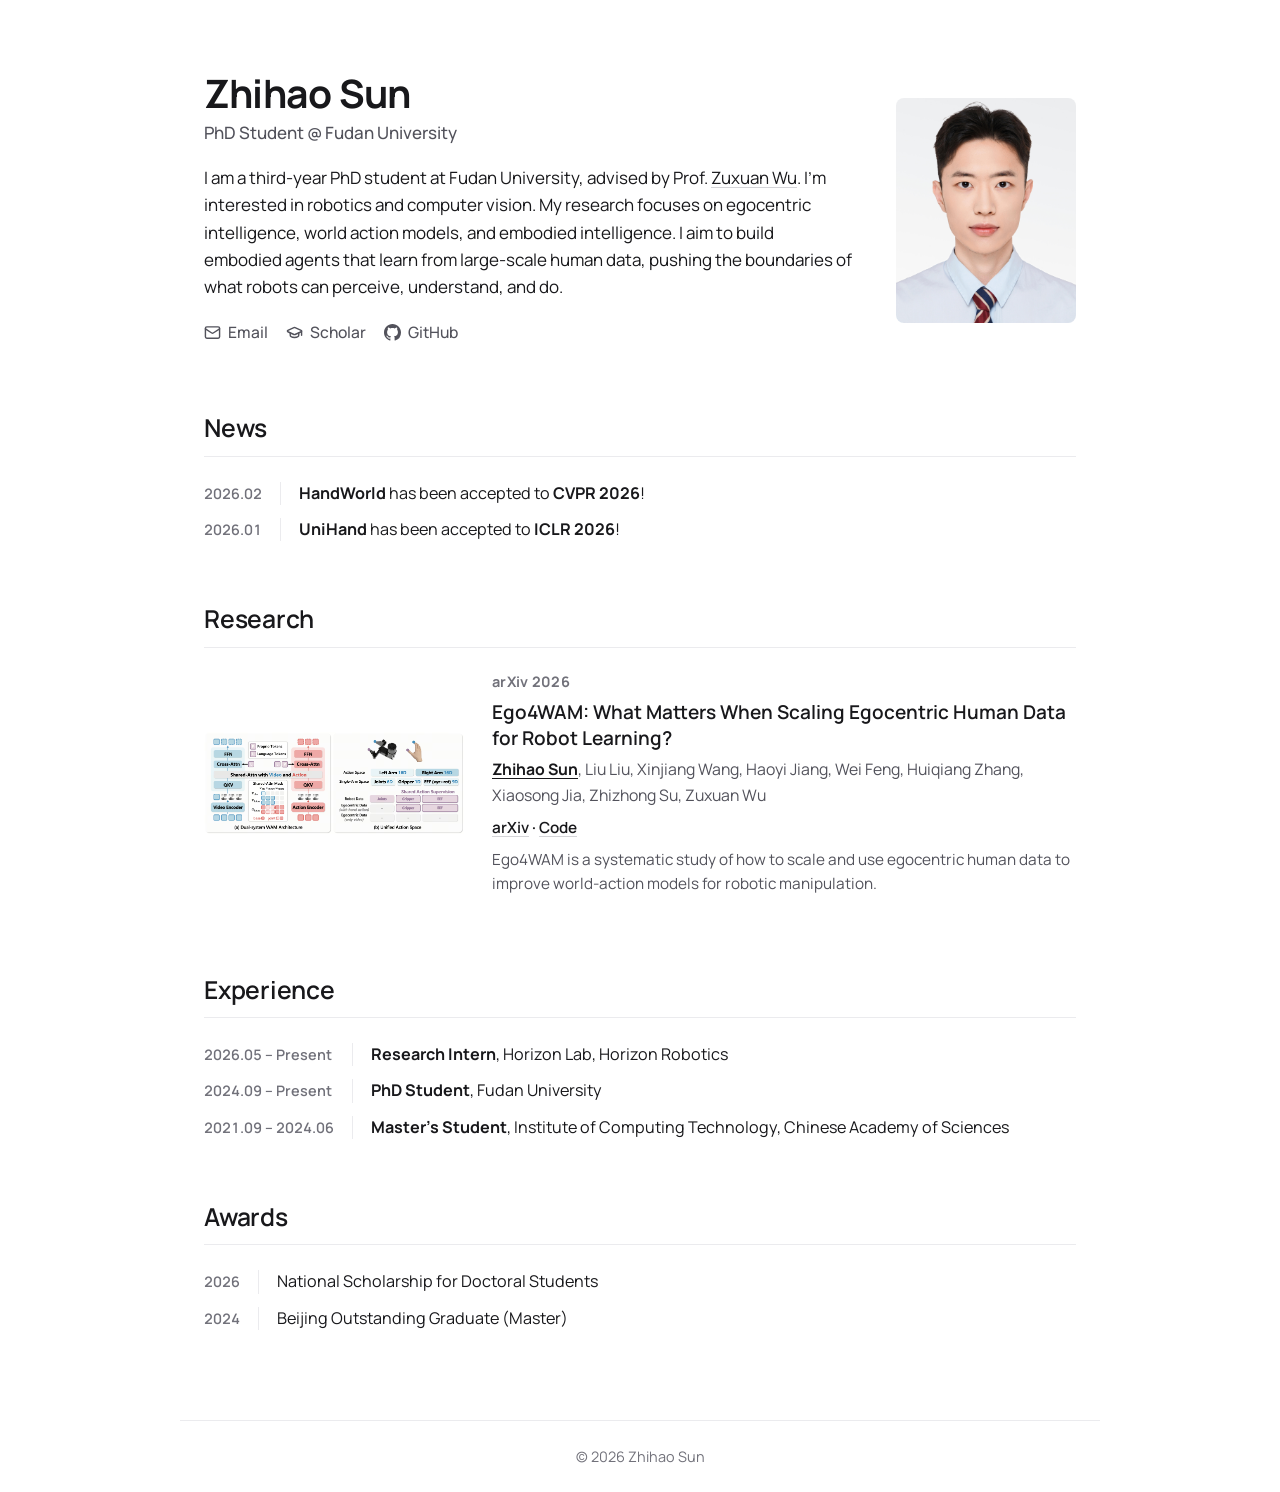
==== index.html @ e2c3a50a "feat: initialize homepage" ====
<!doctype html>
<html lang="en">
  <head>
    <meta charset="UTF-8" />
    <meta name="viewport" content="width=device-width, initial-scale=1" />
    <title>Zhihao Sun</title>
    <meta name="author" content="Zhihao Sun" />
    <meta
      name="description"
      content="Zhihao Sun is a PhD student at Fudan University researching egocentric intelligence, world action models, and embodied intelligence."
    />
    <link rel="canonical" href="https://sunzhihao18.github.io/" />
    <meta name="color-scheme" content="light dark" />
    <meta name="theme-color" content="#ffffff" media="(prefers-color-scheme: light)" />
    <meta name="theme-color" content="#111113" media="(prefers-color-scheme: dark)" />
    <meta property="og:type" content="website" />
    <meta property="og:site_name" content="Zhihao Sun" />
    <meta property="og:title" content="Zhihao Sun" />
    <meta
      property="og:description"
      content="Zhihao Sun is a PhD student at Fudan University researching egocentric intelligence, world action models, and embodied intelligence."
    />
    <meta property="og:url" content="https://sunzhihao18.github.io/" />
    <link rel="icon" href="images/logo.png" type="image/png" sizes="160x160" />
    <link rel="preconnect" href="https://fonts.googleapis.com" />
    <link rel="preconnect" href="https://fonts.gstatic.com" crossorigin />
    <link
      rel="stylesheet"
      href="https://fonts.googleapis.com/css2?family=Manrope:wght@400;500;600;700&display=swap"
    />
    <link rel="stylesheet" href="stylesheet.css" />
  </head>
  <body>
    <main class="container">
      <header class="hero">
        <div>
          <h1 class="hero-name">Zhihao Sun</h1>
          <p class="hero-subtitle">PhD Student @ Fudan University</p>
          <p class="hero-bio">
            I am a third-year PhD student at Fudan University, advised by Prof.
            <a href="https://scholar.google.com/citations?user=7t12hVkAAAAJ&amp;hl=en">Zuxuan Wu</a
            >. I'm interested in robotics and computer vision. My research focuses on egocentric
            intelligence, world action models, and embodied intelligence. I aim to build embodied
            agents that learn from large-scale human data, pushing the boundaries of what robots can
            perceive, understand, and do.
          </p>
          <ul class="hero-icons">
            <li>
              <a href="mailto:sunzhihao.18@gmail.com" title="sunzhihao.18@gmail.com"
                ><svg
                  class="icon"
                  viewBox="0 0 24 24"
                  fill="none"
                  stroke="currentColor"
                  stroke-width="2"
                  stroke-linecap="round"
                  stroke-linejoin="round"
                  aria-hidden="true"
                >
                  <rect x="2" y="4" width="20" height="16" rx="2" />
                  <path d="m22 7-8.97 5.7a1.94 1.94 0 0 1-2.06 0L2 7" /></svg
                >Email</a
              >
            </li>
            <li>
              <a href="https://scholar.google.com/citations?user=bwgShRkAAAAJ&amp;hl=en"
                ><svg
                  class="icon"
                  viewBox="0 0 24 24"
                  fill="none"
                  stroke="currentColor"
                  stroke-width="2"
                  stroke-linecap="round"
                  stroke-linejoin="round"
                  aria-hidden="true"
                >
                  <path
                    d="M21.42 10.922a1 1 0 0 0-.019-1.838L12.83 5.18a2 2 0 0 0-1.66 0L2.6 9.08a1 1 0 0 0 0 1.832l8.57 3.908a2 2 0 0 0 1.66 0z"
                  />
                  <path d="M22 10v6" />
                  <path d="M6 12.5V16a6 3 0 0 0 12 0v-3.5" /></svg
                >Scholar</a
              >
            </li>
            <li>
              <a href="https://github.com/sunzhihao18"
                ><svg class="icon" viewBox="0 0 16 16" fill="currentColor" aria-hidden="true">
                  <path
                    d="M8 0C3.58 0 0 3.58 0 8c0 3.54 2.29 6.53 5.47 7.59.4.07.55-.17.55-.38 0-.19-.01-.82-.01-1.49-2.01.37-2.53-.49-2.69-.94-.09-.23-.48-.94-.82-1.13-.28-.15-.68-.52-.01-.53.63-.01 1.08.58 1.23.82.72 1.21 1.87.87 2.33.66.07-.52.28-.87.51-1.07-1.78-.2-3.64-.89-3.64-3.95 0-.87.31-1.59.82-2.15-.08-.2-.36-1.02.08-2.12 0 0 .67-.21 2.2.82.64-.18 1.32-.27 2-.27.68 0 1.36.09 2 .27 1.53-1.04 2.2-.82 2.2-.82.44 1.1.16 1.92.08 2.12.51.56.82 1.27.82 2.15 0 3.07-1.87 3.75-3.65 3.95.29.25.54.73.54 1.48 0 1.07-.01 1.93-.01 2.2 0 .21.15.46.55.38A8.013 8.013 0 0016 8c0-4.42-3.58-8-8-8z"
                  /></svg
                >GitHub</a
              >
            </li>
          </ul>
        </div>
        <img
          class="hero-avatar"
          src="images/portrait.jpg"
          alt="Portrait of Zhihao Sun"
          width="180"
          height="225"
        />
      </header>
      <section class="section" aria-labelledby="news-title">
        <h2 class="section-title" id="news-title">News</h2>
        <ul class="timeline">
          <li class="timeline-item">
            <span class="timeline-date"><time datetime="2026-02">2026.02</time></span>
            <span class="timeline-text">
              <strong>HandWorld</strong> has been accepted to <strong>CVPR 2026</strong>!
            </span>
          </li>
          <li class="timeline-item">
            <span class="timeline-date"><time datetime="2026-01">2026.01</time></span>
            <span class="timeline-text">
              <strong>UniHand</strong> has been accepted to <strong>ICLR 2026</strong>!
            </span>
          </li>
        </ul>
      </section>
      <section class="section" aria-labelledby="research-title">
        <h2 class="section-title" id="research-title">Research</h2>
        <ol class="publications">
          <!-- TODO: Duplicate this item for each additional project. -->
          <li class="pub">
            <div class="pub-media">
              <img
                src="images/Ego4WAM.png"
                alt="Ego4WAM dual-system architecture and unified action space"
                width="1035"
                height="405"
              />
            </div>
            <div>
              <p class="pub-venue">arXiv 2026</p>
              <h3 class="pub-title">
                Ego4WAM: What Matters When Scaling Egocentric Human Data for Robot Learning?
              </h3>
              <p class="pub-authors">
                <span class="me">Zhihao Sun</span>, Liu Liu, Xinjiang Wang, Haoyi Jiang, Wei Feng,
                Huiqiang Zhang, Xiaosong Jia, Zhizhong Su, Zuxuan Wu
              </p>
              <p class="pub-links">
                <a href="https://arxiv.org/abs/2609.40341">arXiv</a>
                &middot;
                <a href="https://github.com/HorizonRobotics/Ego4WAM">Code</a>
              </p>
              <p class="pub-summary">
                Ego4WAM is a systematic study of how to scale and use egocentric human data to
                improve world-action models for robotic manipulation.
              </p>
            </div>
          </li>
        </ol>
      </section>
      <section class="section" aria-labelledby="experience-title">
        <h2 class="section-title" id="experience-title">Experience</h2>
        <ul class="timeline">
          <li class="timeline-item">
            <span class="timeline-date"><time datetime="2026-05">2026.05</time> – Present</span>
            <span class="timeline-text">
              <strong>Research Intern</strong>, Horizon Lab, Horizon Robotics
            </span>
          </li>
          <li class="timeline-item">
            <span class="timeline-date"><time datetime="2024-09">2024.09</time> – Present</span>
            <span class="timeline-text"><strong>PhD Student</strong>, Fudan University</span>
          </li>
          <li class="timeline-item">
            <span class="timeline-date">
              <time datetime="2021-09">2021.09</time> – <time datetime="2024-06">2024.06</time>
            </span>
            <span class="timeline-text">
              <strong>Master's Student</strong>, Institute of Computing Technology, Chinese Academy
              of Sciences
            </span>
          </li>
        </ul>
      </section>
      <section class="section" aria-labelledby="awards-title">
        <h2 class="section-title" id="awards-title">Awards</h2>
        <ul class="timeline">
          <li class="timeline-item">
            <span class="timeline-date">2026</span>
            <span class="timeline-text">National Scholarship for Doctoral Students</span>
          </li>
          <li class="timeline-item">
            <span class="timeline-date">2024</span>
            <span class="timeline-text">Beijing Outstanding Graduate (Master)</span>
          </li>
        </ul>
      </section>
    </main>
    <footer class="site-footer">© 2026 Zhihao Sun</footer>
  </body>
</html>
---- stylesheet.css ----
:root {
  --fg: #18181b;
  --fg-soft: #52525b;
  --fg-muted: #71717a;
  --bg: #ffffff;
  --border: #ebebee;
  --underline: #d4d4d8;
  --radius: 8px;
}

@media (prefers-color-scheme: dark) {
  :root {
    --fg: #f4f4f5;
    --fg-soft: #b4b4bb;
    --fg-muted: #8b8b94;
    --bg: #111113;
    --border: #26262b;
    --underline: #4a4a52;
  }
}

* {
  box-sizing: border-box;
}

html {
  font-size: 17px;
}

body {
  margin: 0;
  font-family:
    "Manrope",
    -apple-system,
    BlinkMacSystemFont,
    "Segoe UI",
    sans-serif;
  font-size: 1rem;
  line-height: 1.6;
  color: var(--fg);
  background: var(--bg);
  -webkit-font-smoothing: antialiased;
}

a {
  color: var(--fg);
  text-decoration: underline;
  text-decoration-color: var(--underline);
  text-underline-offset: 3px;
  transition: text-decoration-color 0.15s ease;
}

a:hover {
  text-decoration-color: currentColor;
}

.container {
  max-width: 920px;
  margin: 0 auto;
  padding: 72px 24px 32px;
}

/* Hero */
.hero {
  display: grid;
  grid-template-columns: minmax(0, 1fr) 180px;
  gap: 44px;
  align-items: center;
  margin-bottom: 60px;
}

.hero-name {
  margin: 0 0 4px;
  font-size: 2.3rem;
  font-weight: 700;
  line-height: 1.1;
  letter-spacing: -0.02em;
}

.hero-subtitle {
  margin: 0 0 18px;
  color: var(--fg-soft);
  font-weight: 500;
}

.hero-bio {
  margin: 0 0 20px;
}

.hero-icons {
  display: flex;
  flex-wrap: wrap;
  gap: 10px 18px;
  margin: 0;
  padding: 0;
  list-style: none;
}

.hero-icons a {
  display: inline-flex;
  align-items: center;
  gap: 7px;
  color: var(--fg-soft);
  font-size: 0.92rem;
  font-weight: 500;
  text-decoration: none;
  transition:
    color 0.15s ease,
    transform 0.15s ease;
}

.hero-icons a:hover {
  color: var(--fg);
  transform: translateY(-2px);
}

a:focus-visible {
  outline: 2px solid var(--fg-soft);
  outline-offset: 4px;
  border-radius: 2px;
}

.icon {
  width: 17px;
  height: 17px;
  flex: 0 0 17px;
}

.hero-avatar {
  display: block;
  width: 180px;
  height: 225px;
  object-fit: cover;
  object-position: center top;
  border-radius: var(--radius);
}

/* Sections */
.section {
  margin: 0 0 52px;
}

.section-title {
  margin: 0 0 18px;
  padding-bottom: 8px;
  border-bottom: 1px solid var(--border);
  font-size: 1.45rem;
  font-weight: 600;
  letter-spacing: -0.01em;
}

/* News, Experience, Awards */
.timeline {
  --timeline-spacing: 18px;

  display: grid;
  grid-template-columns: max-content minmax(0, 1fr);
  margin: 0;
  padding: 0;
  list-style: none;
}

.timeline-item {
  display: grid;
  grid-column: 1 / -1;
  grid-template-columns: subgrid;
  align-items: baseline;
  padding: 6px 0;
}

.timeline-date {
  min-width: 0;
  padding-right: var(--timeline-spacing);
  border-right: 1px solid var(--border);
  text-align: left;
  color: var(--fg-muted);
  font-size: 0.85rem;
  font-weight: 600;
  font-variant-numeric: tabular-nums;
  white-space: normal;
  overflow-wrap: anywhere;
}

.timeline-text {
  min-width: 0;
  padding-left: var(--timeline-spacing);
  font-size: 0.95rem;
  line-height: 1.5;
  overflow-wrap: anywhere;
}

/* Publications */
.publications {
  margin: 0;
  padding: 0;
  list-style: none;
}

.pub {
  display: grid;
  grid-template-columns: 260px minmax(0, 1fr);
  gap: 28px;
  padding: 22px 0;
  border-bottom: 1px dashed var(--border);
}

.pub:first-child {
  padding-top: 4px;
}

.pub:last-child {
  border-bottom: 0;
}

.pub-media {
  align-self: center;
  aspect-ratio: 16 / 9;
}

.pub-media img {
  display: block;
  width: 100%;
  height: 100%;
  object-fit: contain;
  object-position: center;
  border-radius: var(--radius);
}

.pub-venue {
  display: flex;
  flex-wrap: wrap;
  align-items: center;
  gap: 8px;
  margin: 0 0 6px;
  color: var(--fg-muted);
  font-size: 0.85rem;
  font-weight: 700;
  letter-spacing: 0.02em;
}

.pub-title {
  margin: 0 0 6px;
  font-size: 1.12rem;
  font-weight: 600;
  line-height: 1.38;
}

.pub-authors {
  margin: 0 0 8px;
  color: var(--fg-soft);
  font-size: 0.93rem;
}

.pub-authors .me {
  color: var(--fg);
  font-weight: 700;
  text-decoration: underline;
  text-decoration-color: currentColor;
  text-underline-offset: 3px;
}

.pub-links {
  margin: 0 0 8px;
  font-size: 0.9rem;
  font-weight: 600;
}

.pub-summary {
  margin: 0;
  color: var(--fg-soft);
  font-size: 0.9rem;
  line-height: 1.55;
}

.site-footer {
  max-width: 920px;
  margin: 0 auto;
  padding: 24px;
  border-top: 1px solid var(--border);
  text-align: center;
  color: var(--fg-muted);
  font-size: 0.85rem;
}

@media (max-width: 720px) {
  .container {
    padding: 40px 16px 24px;
  }

  .hero {
    grid-template-columns: 1fr;
    gap: 20px;
    margin-bottom: 44px;
  }

  .hero-avatar {
    order: -1;
    width: 128px;
    height: 160px;
  }

  .hero-name {
    font-size: 1.9rem;
  }

  .timeline {
    --timeline-spacing: 12px;
  }

  .timeline-date {
    font-size: 0.78rem;
  }

  .timeline-text {
    font-size: 0.9rem;
  }

  .pub {
    grid-template-columns: 1fr;
    gap: 14px;
  }
}
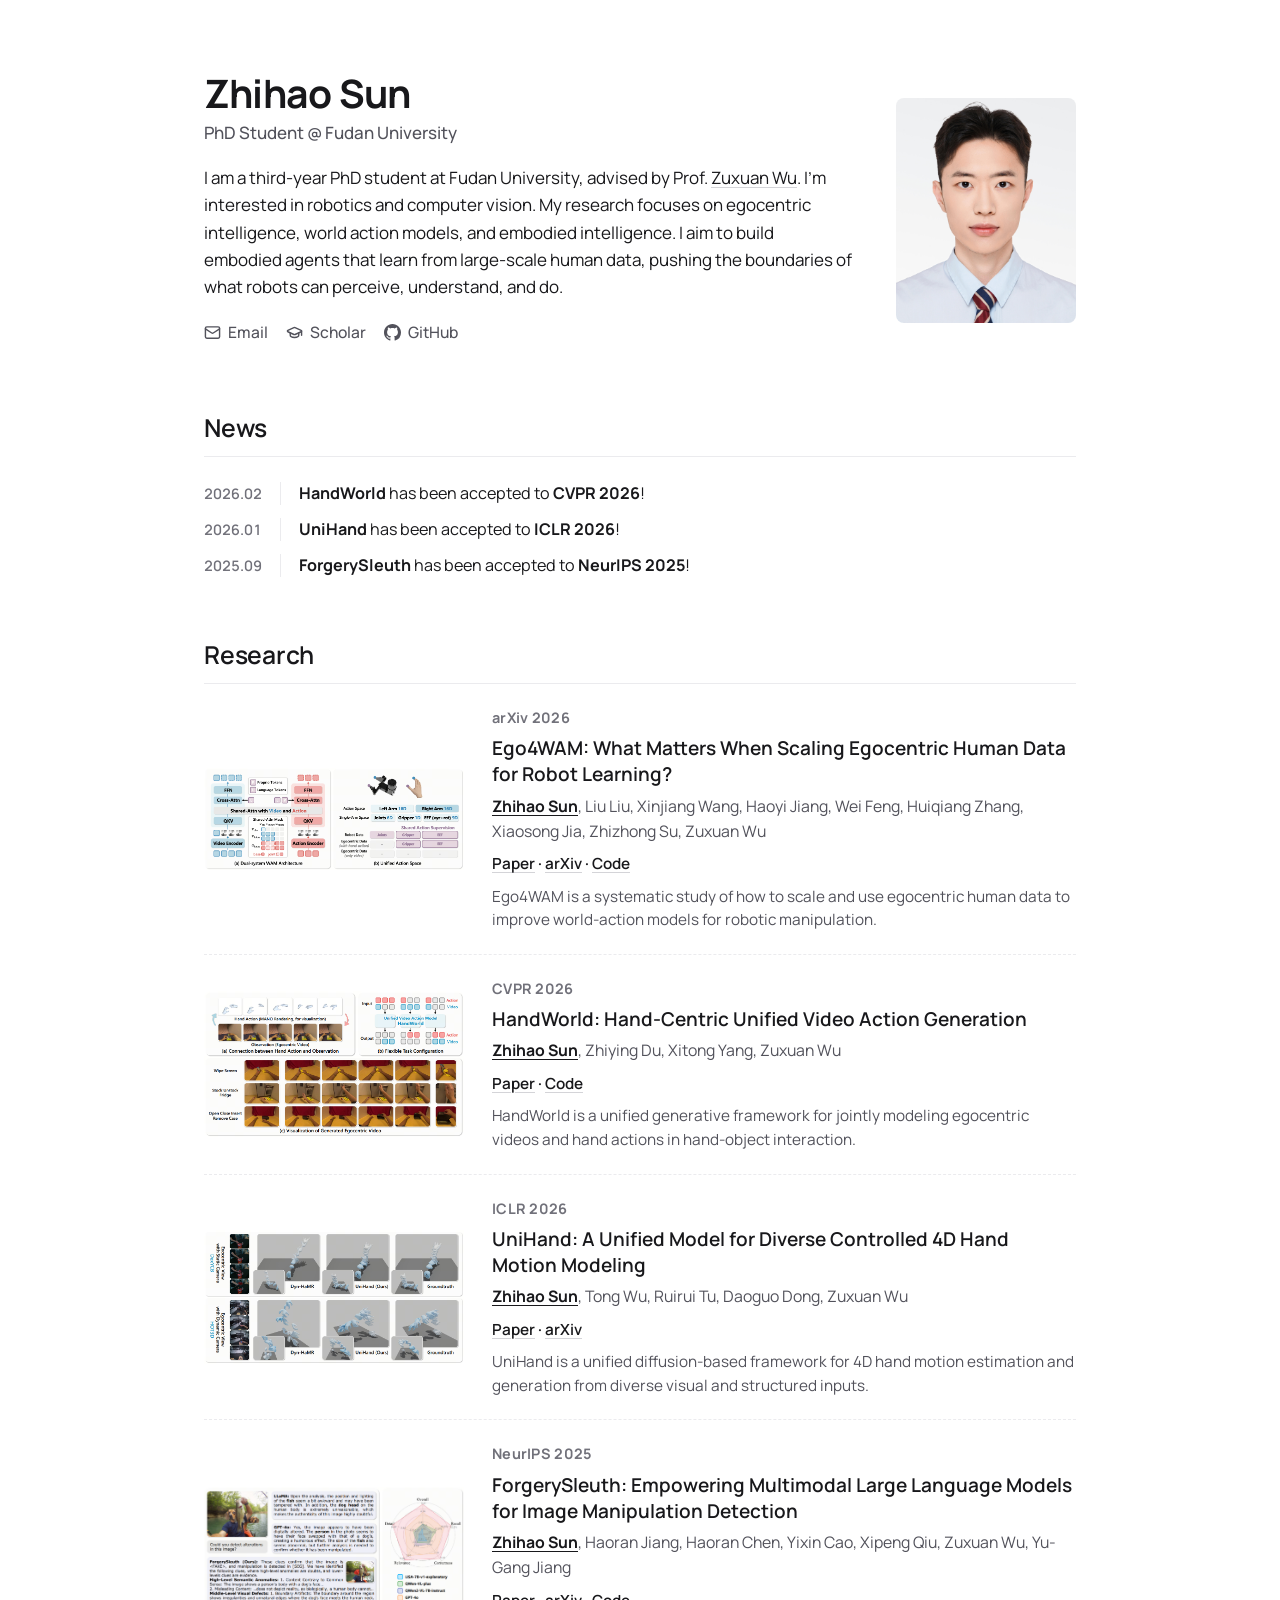
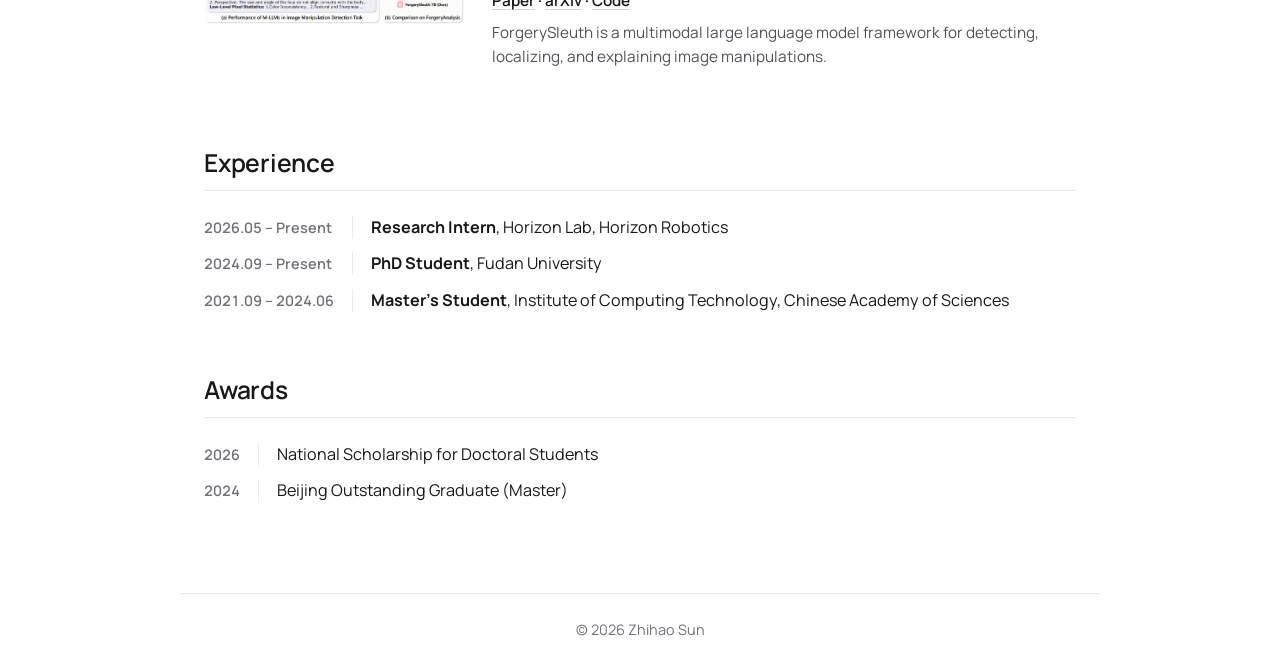
==== commit 310b257d: "feat: add research publications" ====
--- a/index.html
+++ b/index.html
@@ -116,6 +116,12 @@
               <strong>UniHand</strong> has been accepted to <strong>ICLR 2026</strong>!
             </span>
           </li>
+          <li class="timeline-item">
+            <span class="timeline-date"><time datetime="2025-09">2025.09</time></span>
+            <span class="timeline-text">
+              <strong>ForgerySleuth</strong> has been accepted to <strong>NeurIPS 2025</strong>!
+            </span>
+          </li>
         </ul>
       </section>
       <section class="section" aria-labelledby="research-title">
@@ -141,6 +147,8 @@
                 Huiqiang Zhang, Xiaosong Jia, Zhizhong Su, Zuxuan Wu
               </p>
               <p class="pub-links">
+                <a href="https://arxiv.org/pdf/2609.40341">Paper</a>
+                &middot;
                 <a href="https://arxiv.org/abs/2609.40341">arXiv</a>
                 &middot;
                 <a href="https://github.com/HorizonRobotics/Ego4WAM">Code</a>
@@ -148,6 +156,104 @@
               <p class="pub-summary">
                 Ego4WAM is a systematic study of how to scale and use egocentric human data to
                 improve world-action models for robotic manipulation.
+              </p>
+            </div>
+          </li>
+          <li class="pub">
+            <div class="pub-media">
+              <img
+                src="images/HandWorld.png"
+                alt="HandWorld framework for joint egocentric video and hand action generation"
+                width="987"
+                height="557"
+                loading="lazy"
+              />
+            </div>
+            <div>
+              <p class="pub-venue">CVPR 2026</p>
+              <h3 class="pub-title">HandWorld: Hand-Centric Unified Video Action Generation</h3>
+              <p class="pub-authors">
+                <span class="me">Zhihao Sun</span>, Zhiying Du, Xitong Yang, Zuxuan Wu
+              </p>
+              <p class="pub-links">
+                <a
+                  href="https://openaccess.thecvf.com/content/CVPR2026/papers/Sun_HandWorld_Hand-Centric_Unified_Video_Action_Generation_CVPR_2026_paper.pdf"
+                  >Paper</a
+                >
+                &middot;
+                <a href="https://github.com/sunzhihao18/HandWorld">Code</a>
+              </p>
+              <p class="pub-summary">
+                HandWorld is a unified generative framework for jointly modeling egocentric videos
+                and hand actions in hand-object interaction.
+              </p>
+            </div>
+          </li>
+          <li class="pub">
+            <div class="pub-media">
+              <img
+                src="images/UniHand.png"
+                alt="UniHand framework for 4D hand motion estimation and generation"
+                width="972"
+                height="499"
+                loading="lazy"
+              />
+            </div>
+            <div>
+              <p class="pub-venue">ICLR 2026</p>
+              <h3 class="pub-title">
+                UniHand: A Unified Model for Diverse Controlled 4D Hand Motion Modeling
+              </h3>
+              <p class="pub-authors">
+                <span class="me">Zhihao Sun</span>, Tong Wu, Ruirui Tu, Daoguo Dong, Zuxuan Wu
+              </p>
+              <p class="pub-links">
+                <a
+                  href="https://proceedings.iclr.cc/paper_files/paper/2026/file/abf3682c9cf9245a0294a4bebe4544ff-Paper-Conference.pdf"
+                  >Paper</a
+                >
+                &middot;
+                <a href="https://arxiv.org/abs/2602.21631">arXiv</a>
+              </p>
+              <p class="pub-summary">
+                UniHand is a unified diffusion-based framework for 4D hand motion estimation and
+                generation from diverse visual and structured inputs.
+              </p>
+            </div>
+          </li>
+          <li class="pub">
+            <div class="pub-media">
+              <img
+                src="images/ForgerySleuth.png"
+                alt="ForgerySleuth framework for image manipulation detection and localization"
+                width="1211"
+                height="635"
+                loading="lazy"
+              />
+            </div>
+            <div>
+              <p class="pub-venue">NeurIPS 2025</p>
+              <h3 class="pub-title">
+                ForgerySleuth: Empowering Multimodal Large Language Models for Image Manipulation
+                Detection
+              </h3>
+              <p class="pub-authors">
+                <span class="me">Zhihao Sun</span>, Haoran Jiang, Haoran Chen, Yixin Cao, Xipeng
+                Qiu, Zuxuan Wu, Yu-Gang Jiang
+              </p>
+              <p class="pub-links">
+                <a
+                  href="https://proceedings.neurips.cc/paper_files/paper/2025/file/e0e25d425450b6fc8e34380de71b3aee-Paper-Conference.pdf"
+                  >Paper</a
+                >
+                &middot;
+                <a href="https://arxiv.org/abs/2411.19466">arXiv</a>
+                &middot;
+                <a href="https://github.com/sunzhihao18/ForgerySleuth">Code</a>
+              </p>
+              <p class="pub-summary">
+                ForgerySleuth is a multimodal large language model framework for detecting,
+                localizing, and explaining image manipulations.
               </p>
             </div>
           </li>
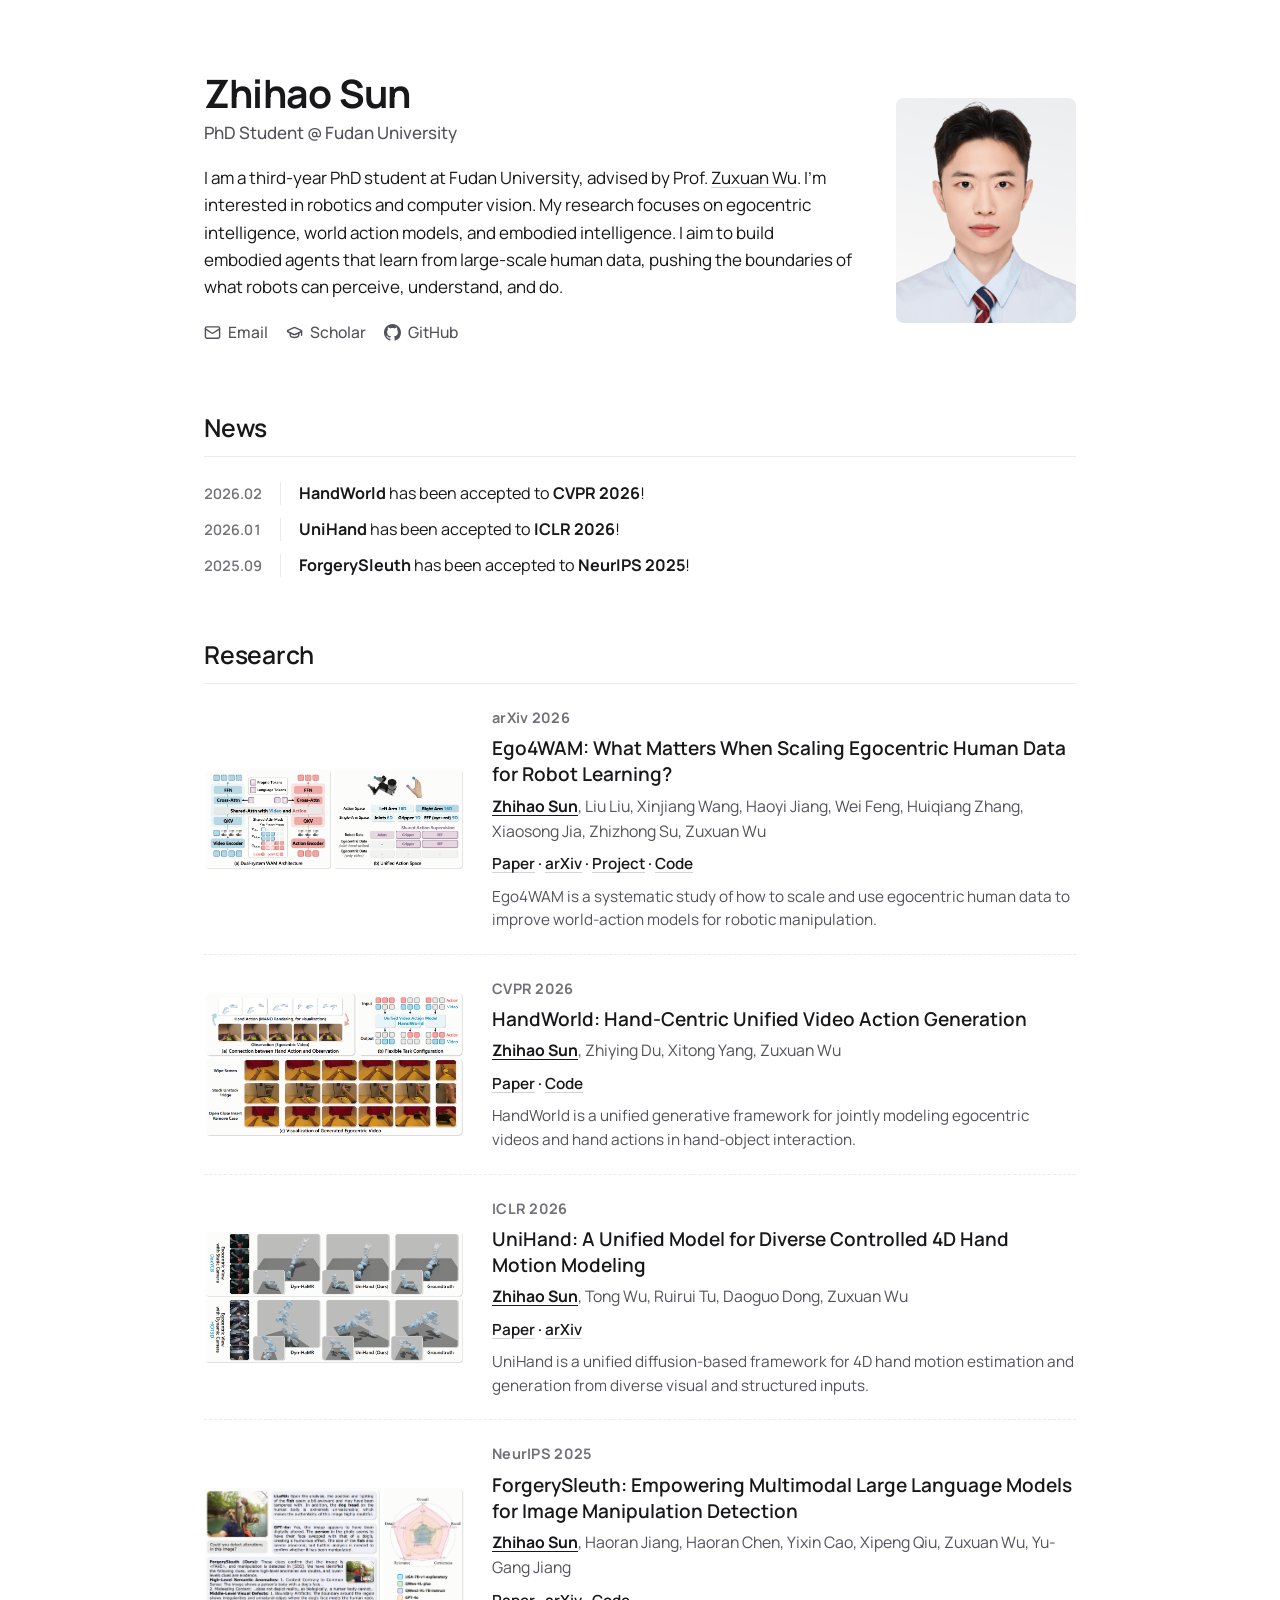
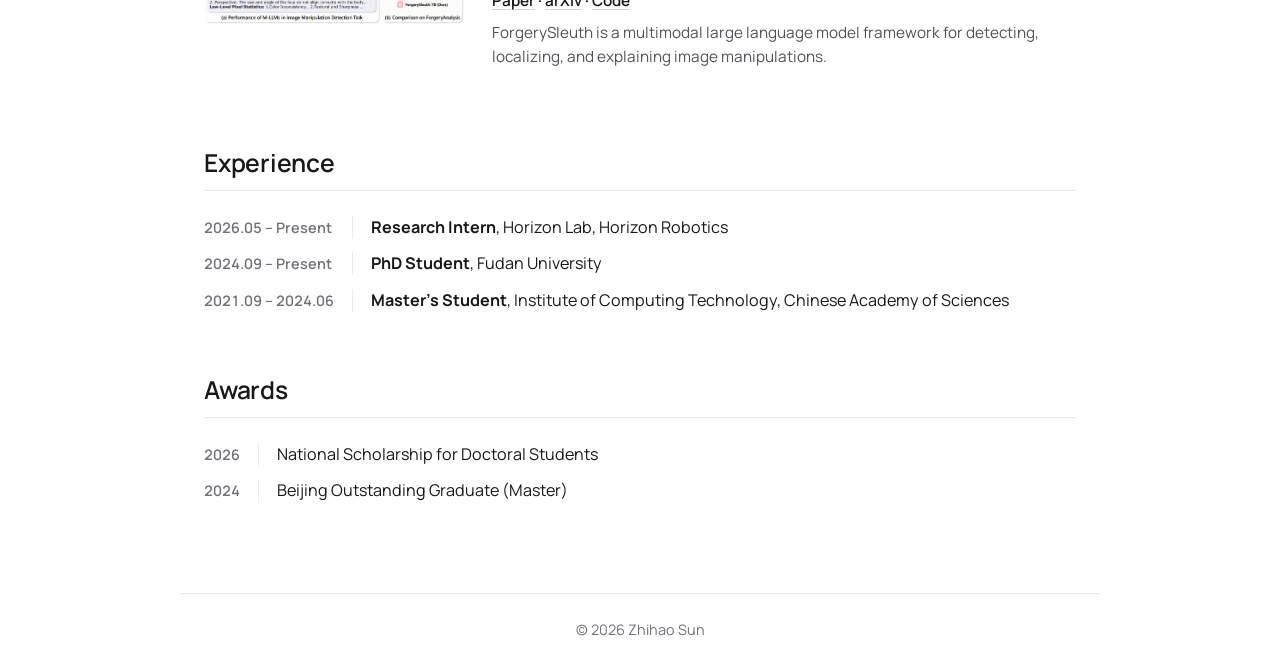
==== commit ec75bc10: "feat: add Ego4WAM" ====
--- a/index.html
+++ b/index.html
@@ -151,6 +151,8 @@
                 &middot;
                 <a href="https://arxiv.org/abs/2609.40341">arXiv</a>
                 &middot;
+                <a href="Ego4WAM/">Project</a>
+                &middot;
                 <a href="https://github.com/HorizonRobotics/Ego4WAM">Code</a>
               </p>
               <p class="pub-summary">
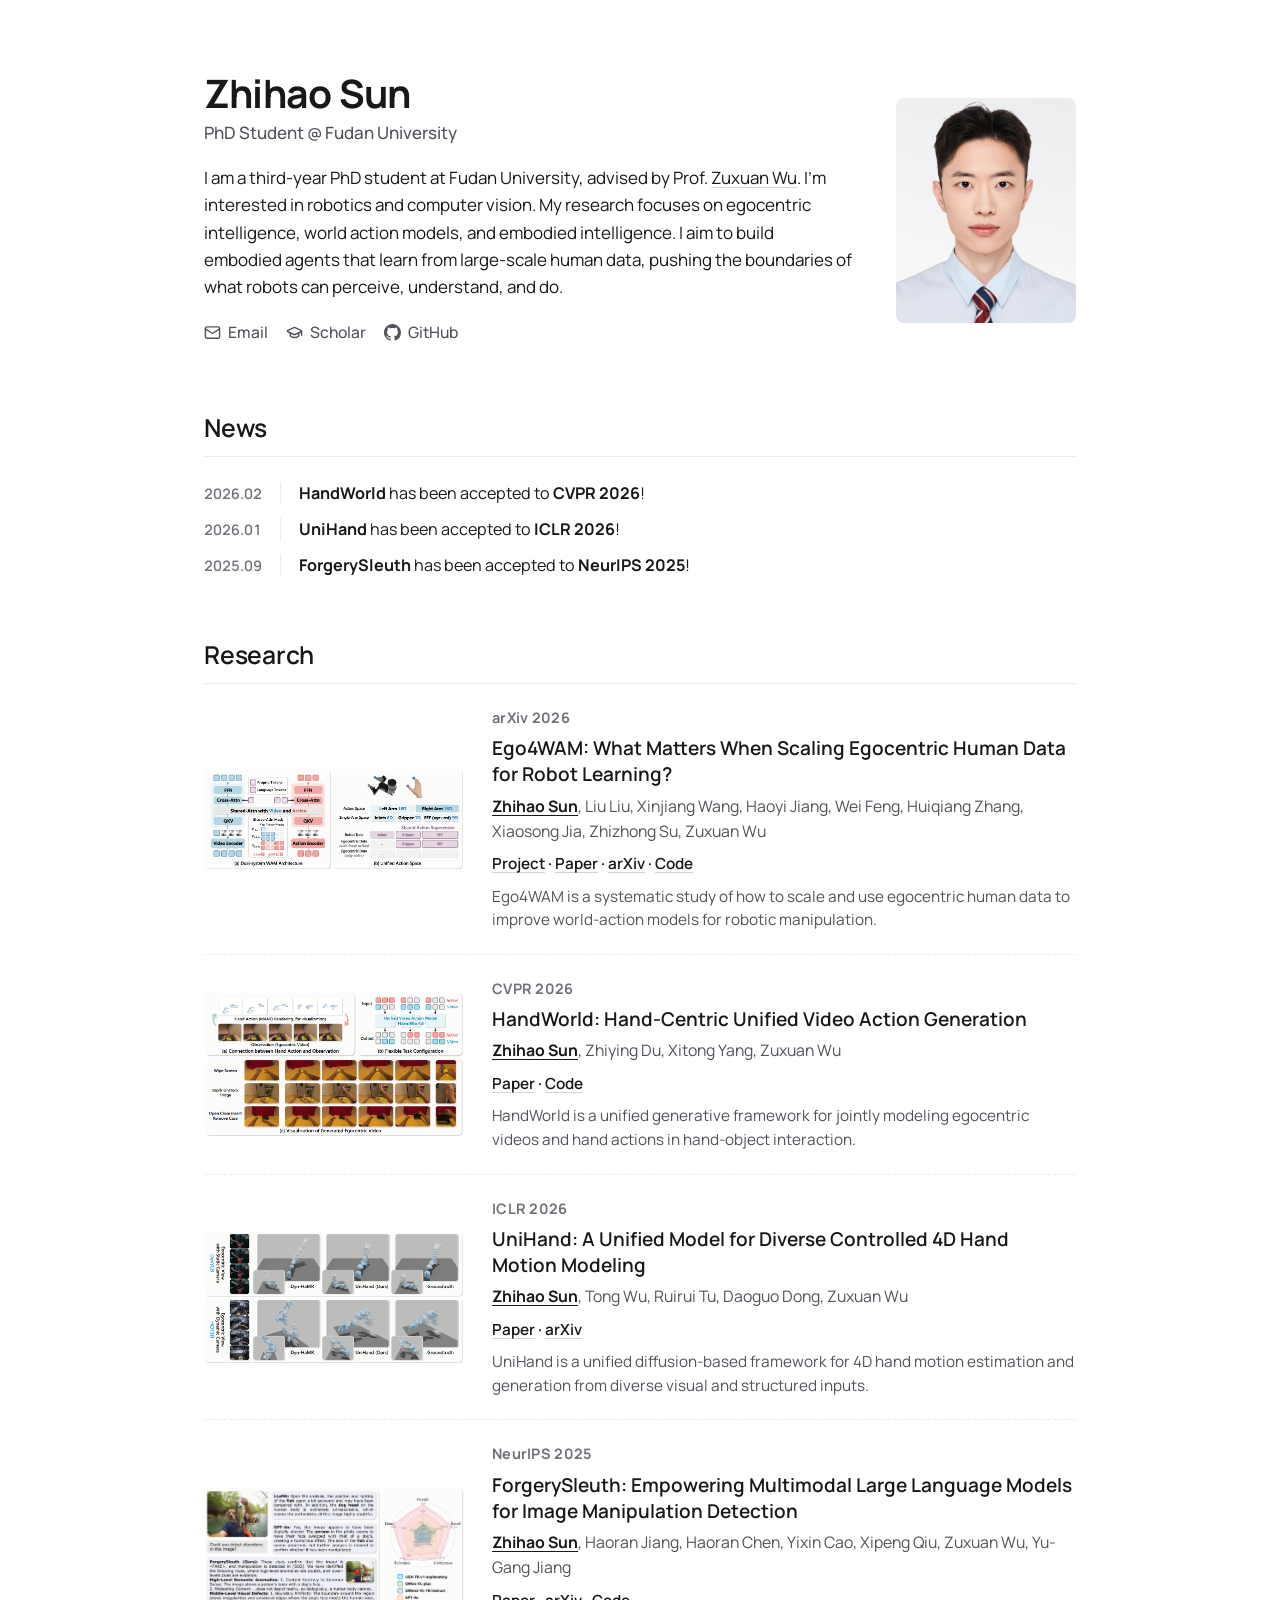
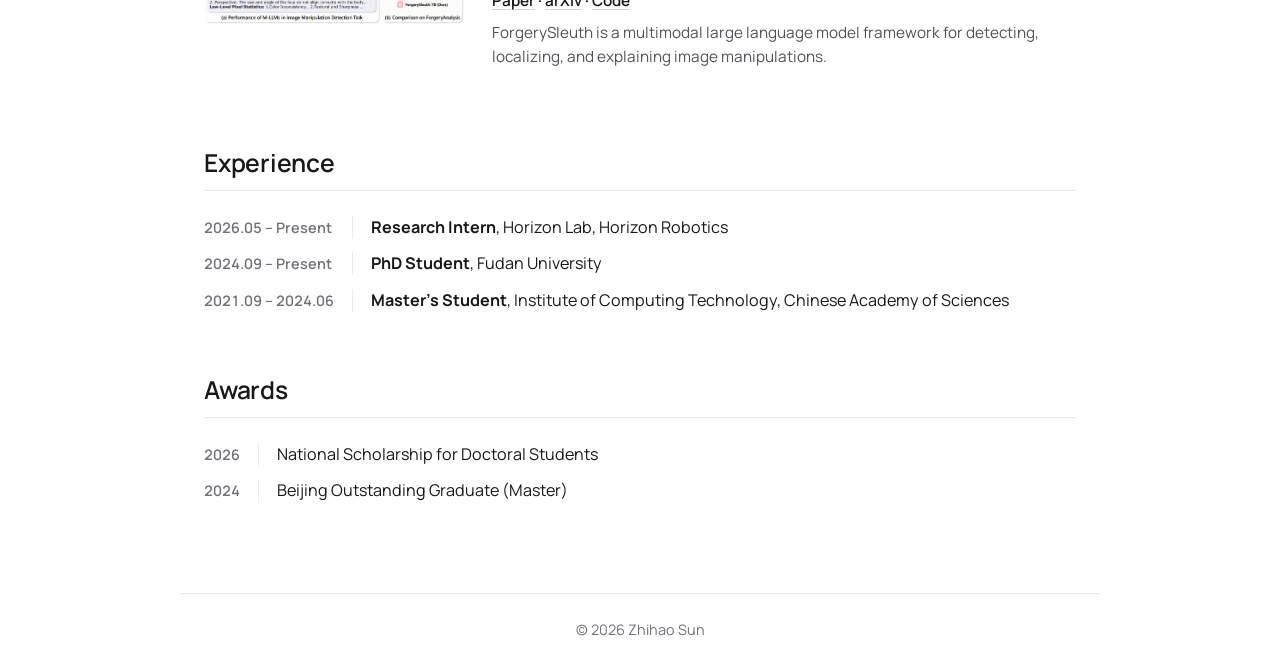
==== commit 0e5889ea: "style: shorten project link label" ====
--- a/index.html
+++ b/index.html
@@ -147,11 +147,11 @@
                 Huiqiang Zhang, Xiaosong Jia, Zhizhong Su, Zuxuan Wu
               </p>
               <p class="pub-links">
+                <a href="https://sunzhihao18.github.io/Ego4WAM/">Project</a>
+                &middot;
                 <a href="https://arxiv.org/pdf/2609.40341">Paper</a>
                 &middot;
                 <a href="https://arxiv.org/abs/2609.40341">arXiv</a>
-                &middot;
-                <a href="Ego4WAM/">Project</a>
                 &middot;
                 <a href="https://github.com/HorizonRobotics/Ego4WAM">Code</a>
               </p>
